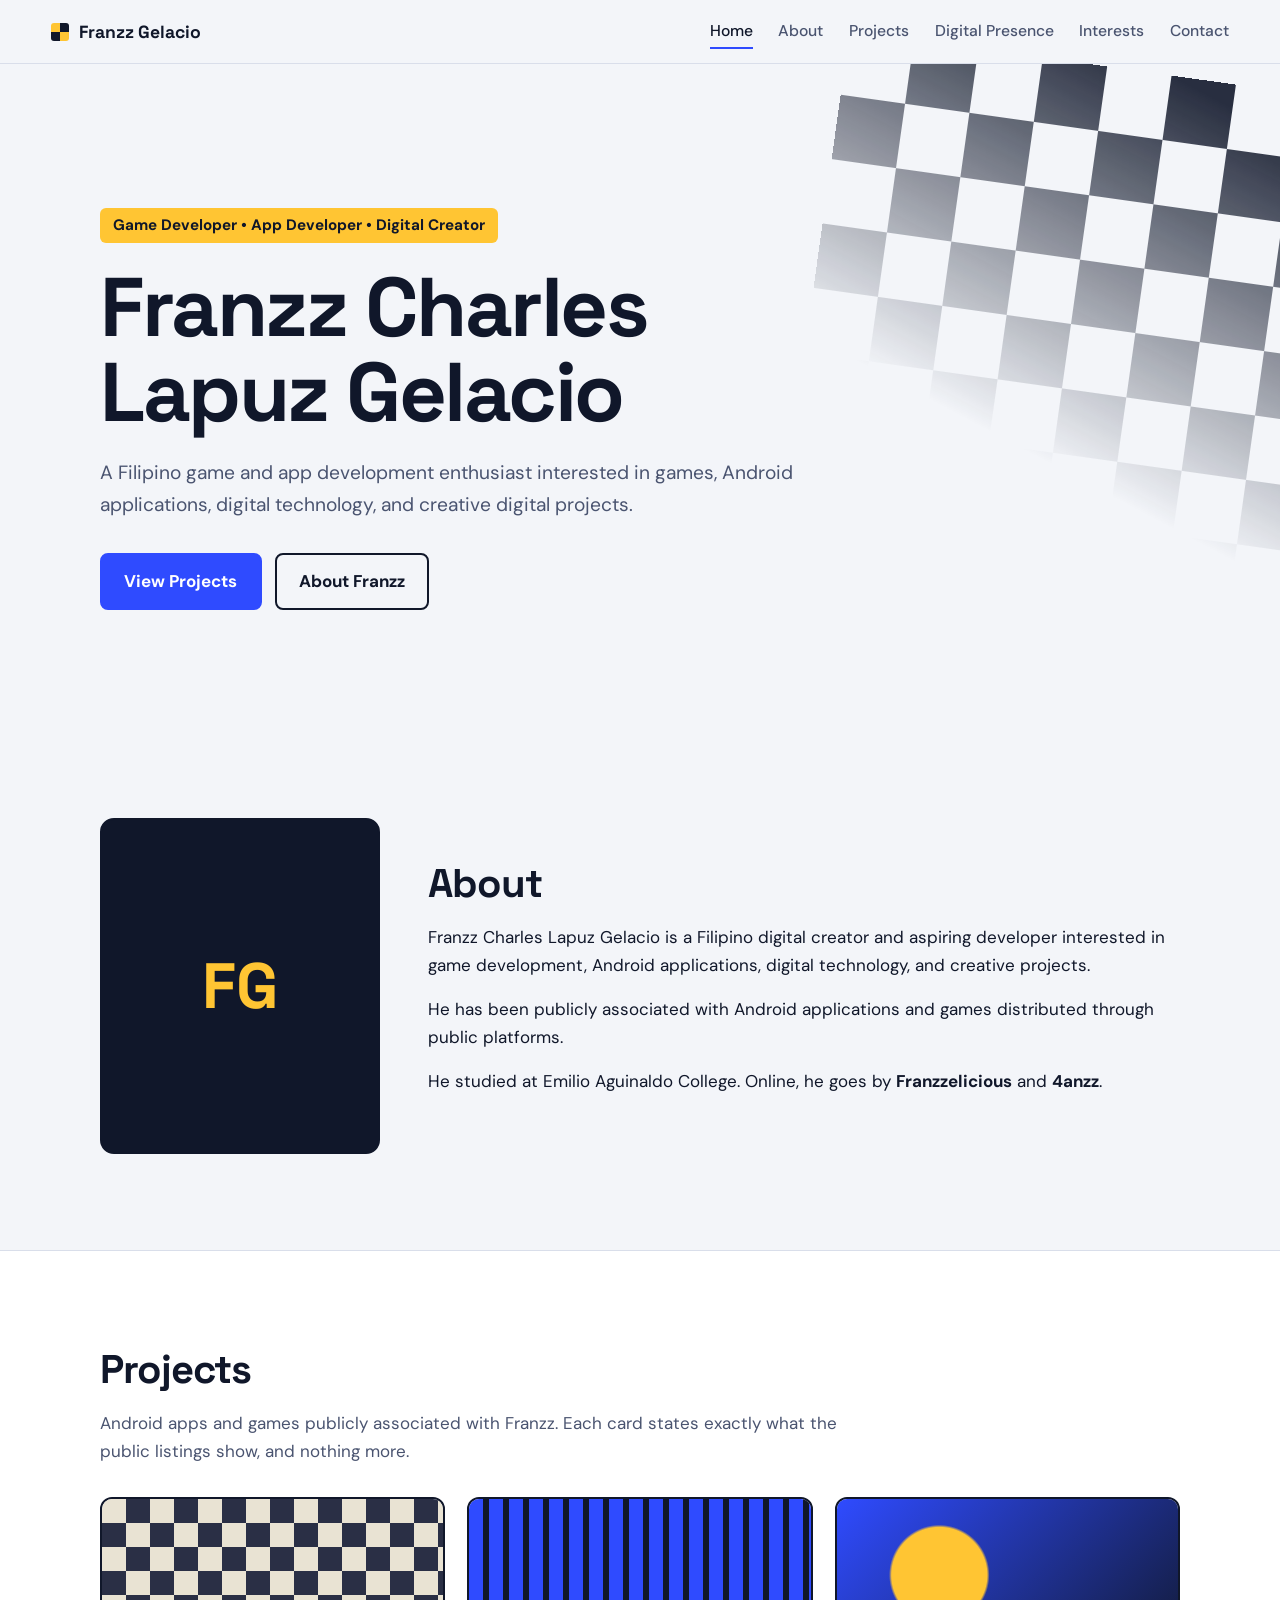
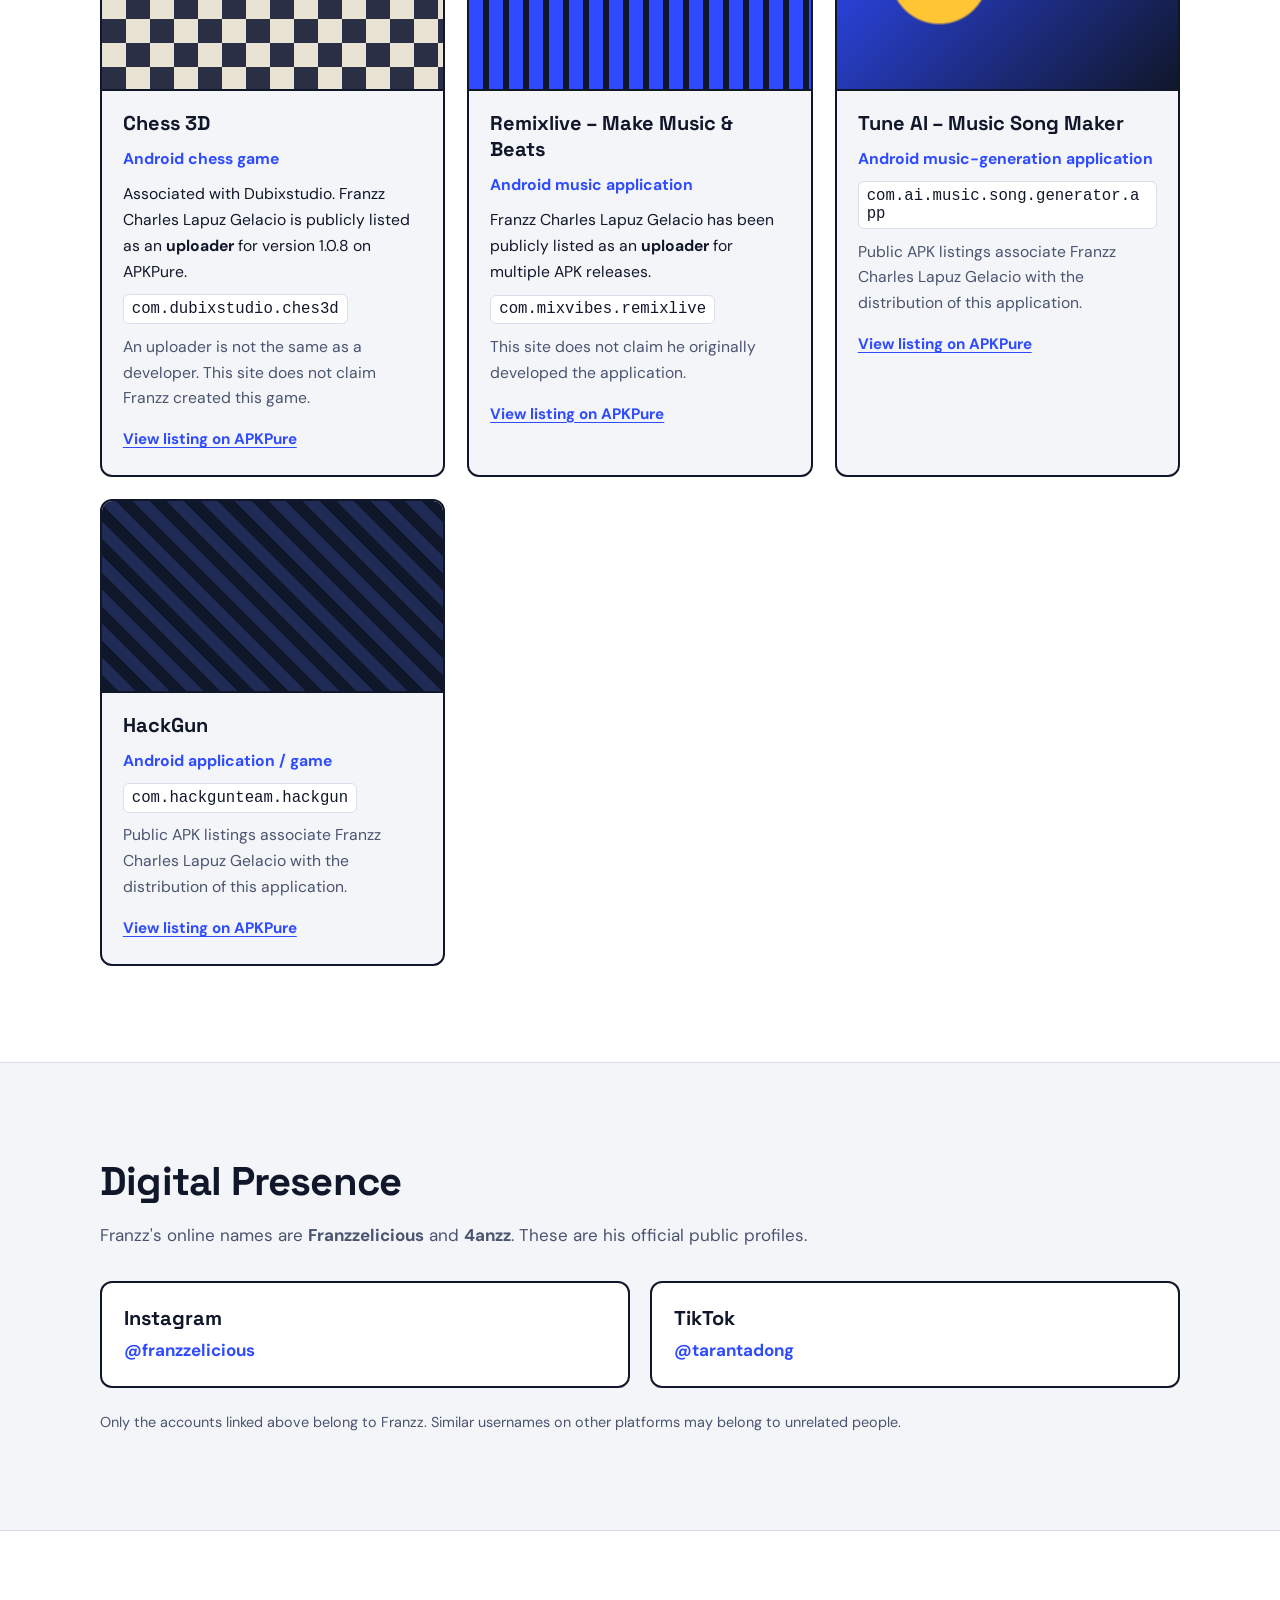
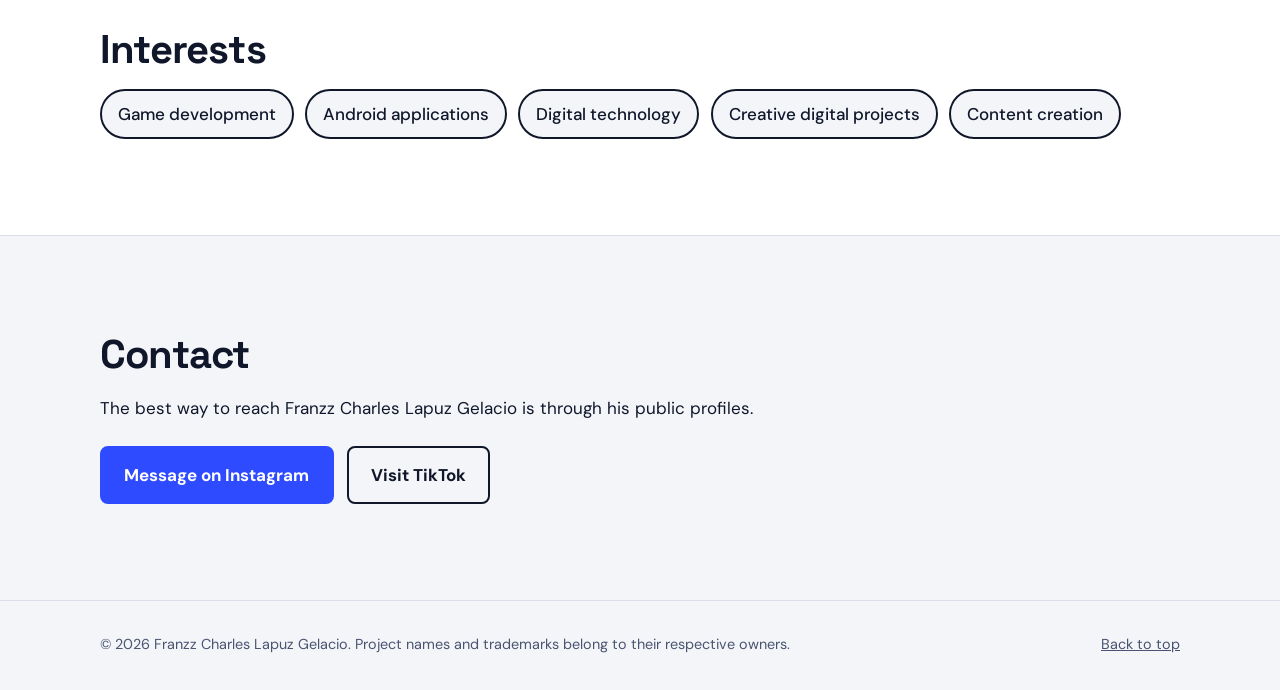
==== index.html @ a2e1beab "Add files via upload" ====
<!DOCTYPE html>
<html lang="en">
<head>
  <meta charset="UTF-8">
  <meta name="viewport" content="width=device-width, initial-scale=1">
  <title>Franzz Charles Lapuz Gelacio | Game & App Developer Portfolio</title>
  <meta name="description" content="Official portfolio of Franzz Charles Lapuz Gelacio, a Filipino game and app development enthusiast and digital creator. Projects, online names (Franzzelicious, 4anzz) and social profiles.">
  <meta name="author" content="Franzz Charles Lapuz Gelacio">
  <link rel="canonical" href="https://YOUR-USERNAME.github.io/YOUR-REPO/">
  <meta name="theme-color" content="#10172a">

  <meta property="og:type" content="website">
  <meta property="og:title" content="Franzz Charles Lapuz Gelacio | Game & App Developer Portfolio">
  <meta property="og:description" content="Filipino game and app development enthusiast and digital creator. Projects and public profiles.">
  <meta property="og:url" content="https://YOUR-USERNAME.github.io/YOUR-REPO/">
  <meta property="og:image" content="https://YOUR-USERNAME.github.io/YOUR-REPO/images/og-image.jpg">
  <meta property="og:image:alt" content="Franzz Charles Lapuz Gelacio developer portfolio">
  <meta name="twitter:card" content="summary_large_image">

  <link rel="preconnect" href="https://fonts.googleapis.com">
  <link rel="preconnect" href="https://fonts.gstatic.com" crossorigin>
  <link href="https://fonts.googleapis.com/css2?family=Space+Grotesk:wght@500;700&family=DM+Sans:wght@400;500;700&display=swap" rel="stylesheet">
  <link rel="stylesheet" href="style.css">

  <script type="application/ld+json">
  {
    "@context": "https://schema.org",
    "@type": "Person",
    "name": "Franzz Charles Lapuz Gelacio",
    "alternateName": ["Franzzelicious", "4anzz"],
    "url": "https://YOUR-USERNAME.github.io/YOUR-REPO/",
    "description": "Filipino digital creator and aspiring developer interested in game development, Android applications, digital technology, and creative projects.",
    "jobTitle": "Game Developer, App Developer, Digital Creator",
    "alumniOf": {
      "@type": "CollegeOrUniversity",
      "name": "Emilio Aguinaldo College"
    },
    "sameAs": [
      "https://www.instagram.com/franzzelicious/",
      "https://www.tiktok.com/@tarantadong"
    ]
  }
  </script>
</head>
<body>
  <a class="skip" href="#main">Skip to content</a>

  <header class="nav" id="top">
    <a class="brand" href="#home" aria-label="Franzz Charles Lapuz Gelacio, home">
      <span class="brand-mark" aria-hidden="true"></span>Franzz Gelacio
    </a>
    <button class="menu-btn" aria-expanded="false" aria-controls="menu" aria-label="Open menu">
      <span></span><span></span><span></span>
    </button>
    <nav id="menu" class="menu" aria-label="Main">
      <a href="#home">Home</a>
      <a href="#about">About</a>
      <a href="#projects">Projects</a>
      <a href="#presence">Digital Presence</a>
      <a href="#interests">Interests</a>
      <a href="#contact">Contact</a>
    </nav>
  </header>

  <main id="main">
    <section class="hero" id="home">
      <div class="board" aria-hidden="true"></div>
      <div class="wrap hero-inner">
        <p class="hero-sub">Game Developer • App Developer • Digital Creator</p>
        <h1>Franzz Charles Lapuz Gelacio</h1>
        <p class="lead">A Filipino game and app development enthusiast interested in games, Android applications, digital technology, and creative digital projects.</p>
        <div class="actions">
          <a class="btn primary" href="#projects">View Projects</a>
          <a class="btn" href="#about">About Franzz</a>
        </div>
      </div>
    </section>

    <section class="section" id="about">
      <div class="wrap about">
        <figure class="portrait">
          <span class="initials" aria-hidden="true">FG</span>
          <img src="images/profile.jpg" alt="Portrait of Franzz Charles Lapuz Gelacio" width="400" height="480" loading="lazy">
        </figure>
        <div>
          <h2>About</h2>
          <p>Franzz Charles Lapuz Gelacio is a Filipino digital creator and aspiring developer interested in game development, Android applications, digital technology, and creative projects.</p>
          <p>He has been publicly associated with Android applications and games distributed through public platforms.</p>
          <p>He studied at Emilio Aguinaldo College. Online, he goes by <strong>Franzzelicious</strong> and <strong>4anzz</strong>.</p>
        </div>
      </div>
    </section>

    <section class="section alt" id="projects">
      <div class="wrap">
        <h2>Projects</h2>
        <p class="intro">Android apps and games publicly associated with Franzz. Each card states exactly what the public listings show, and nothing more.</p>

        <div class="grid">
          <article class="card">
            <div class="thumb t1"><img src="images/chess3d.jpg" alt="Chess 3D Android game screenshot placeholder" width="640" height="360" loading="lazy"></div>
            <div class="card-body">
              <h3>Chess 3D</h3>
              <p class="tag">Android chess game</p>
              <p>Associated with Dubixstudio. Franzz Charles Lapuz Gelacio is publicly listed as an <strong>uploader</strong> for version 1.0.8 on APKPure.</p>
              <p class="pkg">com.dubixstudio.ches3d</p>
              <p class="note">An uploader is not the same as a developer. This site does not claim Franzz created this game.</p>
              <a class="src" href="https://apkpure.net/chess-3d/com.dubixstudio.ches3d" target="_blank" rel="noopener noreferrer nofollow">View listing on APKPure</a>
            </div>
          </article>

          <article class="card">
            <div class="thumb t2"><img src="images/remixlive.jpg" alt="Remixlive music app screenshot placeholder" width="640" height="360" loading="lazy"></div>
            <div class="card-body">
              <h3>Remixlive – Make Music &amp; Beats</h3>
              <p class="tag">Android music application</p>
              <p>Franzz Charles Lapuz Gelacio has been publicly listed as an <strong>uploader</strong> for multiple APK releases.</p>
              <p class="pkg">com.mixvibes.remixlive</p>
              <p class="note">This site does not claim he originally developed the application.</p>
              <a class="src" href="https://apkpure.com/remixlive-make-music-beats/com.mixvibes.remixlive" target="_blank" rel="noopener noreferrer nofollow">View listing on APKPure</a>
            </div>
          </article>

          <article class="card">
            <div class="thumb t3"><img src="images/tuneai.jpg" alt="Tune AI music song maker app screenshot placeholder" width="640" height="360" loading="lazy"></div>
            <div class="card-body">
              <h3>Tune AI – Music Song Maker</h3>
              <p class="tag">Android music-generation application</p>
              <p class="pkg">com.ai.music.song.generator.app</p>
              <p class="note">Public APK listings associate Franzz Charles Lapuz Gelacio with the distribution of this application.</p>
              <a class="src" href="https://apkpure.com/tune-ai-music-song-maker/com.ai.music.song.generator.app/download/1.0.4" target="_blank" rel="noopener noreferrer nofollow">View listing on APKPure</a>
            </div>
          </article>

          <article class="card">
            <div class="thumb t4"><img src="images/hackgun.jpg" alt="HackGun Android app screenshot placeholder" width="640" height="360" loading="lazy"></div>
            <div class="card-body">
              <h3>HackGun</h3>
              <p class="tag">Android application / game</p>
              <p class="pkg">com.hackgunteam.hackgun</p>
              <p class="note">Public APK listings associate Franzz Charles Lapuz Gelacio with the distribution of this application.</p>
              <a class="src" href="https://m.apkpure.com/ms/hackgun/com.hackgunteam.hackgun/download" target="_blank" rel="noopener noreferrer nofollow">View listing on APKPure</a>
            </div>
          </article>
        </div>
      </div>
    </section>

    <section class="section" id="presence">
      <div class="wrap">
        <h2>Digital Presence</h2>
        <p class="intro">Franzz's online names are <strong>Franzzelicious</strong> and <strong>4anzz</strong>. These are his official public profiles.</p>
        <ul class="links">
          <li>
            <a href="https://www.instagram.com/franzzelicious/" target="_blank" rel="me noopener">
              <h3>Instagram</h3>
              <span>@franzzelicious</span>
            </a>
          </li>
          <li>
            <a href="https://www.tiktok.com/@tarantadong" target="_blank" rel="me noopener">
              <h3>TikTok</h3>
              <span>@tarantadong</span>
            </a>
          </li>
        </ul>
        <p class="note">Only the accounts linked above belong to Franzz. Similar usernames on other platforms may belong to unrelated people.</p>
      </div>
    </section>

    <section class="section alt" id="interests">
      <div class="wrap">
        <h2>Interests</h2>
        <ul class="chips">
          <li>Game development</li>
          <li>Android applications</li>
          <li>Digital technology</li>
          <li>Creative digital projects</li>
          <li>Content creation</li>
        </ul>
      </div>
    </section>

    <section class="section" id="contact">
      <div class="wrap contact">
        <h2>Contact</h2>
        <p>The best way to reach Franzz Charles Lapuz Gelacio is through his public profiles.</p>
        <div class="actions">
          <a class="btn primary" href="https://www.instagram.com/franzzelicious/" target="_blank" rel="me noopener">Message on Instagram</a>
          <a class="btn" href="https://www.tiktok.com/@tarantadong" target="_blank" rel="me noopener">Visit TikTok</a>
        </div>
      </div>
    </section>
  </main>

  <footer class="footer">
    <div class="wrap">
      <p>&copy; <span id="year">2026</span> Franzz Charles Lapuz Gelacio. Project names and trademarks belong to their respective owners.</p>
      <a href="#top">Back to top</a>
    </div>
  </footer>

  <script src="script.js"></script>
</body>
</html>
---- style.css ----
:root{
  --paper:#f3f5f9;
  --white:#fff;
  --ink:#10172a;
  --muted:#4a5470;
  --line:#d9deea;
  --blue:#2f4bff;
  --sun:#ffc533;
  --head:"Space Grotesk",system-ui,sans-serif;
  --body:"DM Sans",system-ui,sans-serif;
}
@media (prefers-color-scheme:dark){
  :root{--paper:#0c1122;--white:#141b33;--ink:#eef1fa;--muted:#a6b0cc;--line:#252e4d;--blue:#7d90ff}
}
*{box-sizing:border-box;margin:0}
html{scroll-behavior:smooth;scroll-padding-top:72px}
body{font:400 1.0625rem/1.65 var(--body);background:var(--paper);color:var(--ink);-webkit-font-smoothing:antialiased}
img{max-width:100%;display:block}
a{color:inherit}
:focus-visible{outline:3px solid var(--blue);outline-offset:3px}
.skip{position:absolute;left:-999px;top:8px;background:var(--ink);color:var(--paper);padding:.5rem 1rem;z-index:99}
.skip:focus{left:8px}
.wrap{width:min(1080px,92%);margin-inline:auto}

/* nav */
.nav{position:sticky;top:0;z-index:20;display:flex;justify-content:space-between;align-items:center;padding:.9rem 4%;background:color-mix(in srgb,var(--paper) 88%,transparent);backdrop-filter:blur(8px);border-bottom:1px solid var(--line)}
.brand{font:700 1.1rem var(--head);text-decoration:none;display:flex;align-items:center;gap:.6rem}
.brand-mark{width:18px;height:18px;background:conic-gradient(var(--ink) 25%,var(--sun) 0 50%,var(--ink) 0 75%,var(--sun) 0);border-radius:3px}
.menu{display:flex;gap:1.6rem}
.menu a{text-decoration:none;font-weight:500;font-size:.98rem;color:var(--muted);padding:.2rem 0;border-bottom:2px solid transparent;transition:color .2s,border-color .2s}
.menu a:hover,.menu a.active{color:var(--ink);border-color:var(--blue)}
.menu-btn{display:none;background:none;border:0;width:42px;height:42px;cursor:pointer;flex-direction:column;justify-content:center;gap:5px;align-items:center}
.menu-btn span{width:22px;height:2px;background:var(--ink);transition:transform .25s,opacity .25s}
.menu-btn[aria-expanded="true"] span:nth-child(1){transform:translateY(7px) rotate(45deg)}
.menu-btn[aria-expanded="true"] span:nth-child(2){opacity:0}
.menu-btn[aria-expanded="true"] span:nth-child(3){transform:translateY(-7px) rotate(-45deg)}

/* hero */
.hero{position:relative;overflow:hidden;padding:clamp(4rem,12vw,9rem) 0 clamp(4rem,10vw,7rem)}
.board{position:absolute;right:-4%;top:0;width:min(46vw,520px);aspect-ratio:1;opacity:.9;
  background:conic-gradient(var(--ink) 25%,transparent 0 50%,var(--ink) 0 75%,transparent 0) 0 0/25% 25%;
  -webkit-mask-image:linear-gradient(200deg,#000 10%,transparent 70%);mask-image:linear-gradient(200deg,#000 10%,transparent 70%);
  animation:boardIn 1.2s ease-out both;transform:rotate(8deg)}
@keyframes boardIn{from{opacity:0;transform:rotate(0) translateY(20px)}to{opacity:.9;transform:rotate(8deg)}}
.hero-inner{position:relative;max-width:760px;margin-left:max(4%,calc((100% - 1080px)/2))}
.hero-sub{display:inline-block;background:var(--sun);color:#10172a;font-weight:700;padding:.3rem .8rem;border-radius:6px;margin-bottom:1.4rem;font-size:.95rem}
h1{font:700 clamp(2.6rem,8vw,5.2rem)/1.02 var(--head);letter-spacing:-.03em;margin-bottom:1.4rem}
h2{font:700 clamp(1.8rem,4vw,2.5rem)/1.15 var(--head);letter-spacing:-.02em;margin-bottom:1rem}
h3{font:700 1.25rem/1.3 var(--head);margin-bottom:.3rem}
.lead{font-size:1.2rem;color:var(--muted);max-width:56ch;margin-bottom:2rem}
.actions{display:flex;flex-wrap:wrap;gap:.8rem}
.btn{display:inline-block;padding:.8rem 1.4rem;border:2px solid var(--ink);border-radius:8px;font-weight:700;text-decoration:none;transition:transform .15s,box-shadow .15s,background .2s}
.btn:hover{transform:translate(-2px,-2px);box-shadow:4px 4px 0 var(--ink)}
.btn.primary{background:var(--blue);border-color:var(--blue);color:#fff}
.btn.primary:hover{box-shadow:4px 4px 0 var(--ink)}

/* sections */
.section{padding:clamp(3.5rem,8vw,6rem) 0}
.section.alt{background:var(--white);border-block:1px solid var(--line)}
.intro{color:var(--muted);max-width:62ch;margin-bottom:2rem}
.about{display:grid;grid-template-columns:280px 1fr;gap:3rem;align-items:center}
.about p{max-width:62ch;margin-bottom:1rem}
.portrait{position:relative;aspect-ratio:5/6;border-radius:14px;overflow:hidden;background:var(--ink);border:2px solid var(--ink)}
.portrait .initials{position:absolute;inset:0;display:grid;place-items:center;font:700 4rem var(--head);color:var(--sun)}
.portrait img{position:absolute;inset:0;width:100%;height:100%;object-fit:cover}

/* projects */
.grid{display:grid;grid-template-columns:repeat(auto-fit,minmax(min(100%,300px),1fr));gap:1.4rem}
.card{background:var(--paper);border:2px solid var(--ink);border-radius:12px;overflow:hidden;display:flex;flex-direction:column;transition:transform .2s,box-shadow .2s}
.card:hover{transform:translate(-3px,-3px);box-shadow:6px 6px 0 var(--ink)}
.thumb{position:relative;aspect-ratio:16/9;border-bottom:2px solid var(--ink)}
.thumb img{position:absolute;inset:0;width:100%;height:100%;object-fit:cover}
.t1{background:conic-gradient(#2a2f45 25%,#e9e3d3 0 50%,#2a2f45 0 75%,#e9e3d3 0) 0 0/48px 48px}
.t2{background:repeating-linear-gradient(90deg,var(--blue) 0 14px,var(--ink) 14px 20px)}
.t3{background:radial-gradient(circle at 30% 40%,var(--sun) 0 18%,transparent 19%),linear-gradient(135deg,var(--blue),var(--ink))}
.t4{background:repeating-linear-gradient(45deg,var(--ink) 0 12px,#1f2b55 12px 24px)}
.card-body{padding:1.2rem 1.3rem 1.4rem}
.card-body p{font-size:.98rem;margin-top:.6rem}
.tag{color:var(--blue);font-weight:700;font-size:.92rem}
.pkg{font:500 .85rem ui-monospace,Menlo,Consolas,monospace;background:var(--white);border:1px solid var(--line);padding:.3rem .5rem;border-radius:6px;word-break:break-all;display:inline-block}
.note{color:var(--muted);font-size:.9rem}
.src{display:inline-block;margin-top:1rem;font-weight:700;font-size:.95rem;color:var(--blue);text-decoration:underline;text-underline-offset:3px}
.src:hover{text-decoration-thickness:3px}

/* presence, interests, contact */
.links{list-style:none;padding:0;display:grid;grid-template-columns:repeat(auto-fit,minmax(min(100%,260px),1fr));gap:1.2rem;margin-bottom:1.4rem}
.links a{display:block;padding:1.4rem;border:2px solid var(--ink);border-radius:12px;text-decoration:none;background:var(--white);transition:transform .2s,box-shadow .2s}
.links a:hover{transform:translate(-3px,-3px);box-shadow:6px 6px 0 var(--blue)}
.links span{color:var(--blue);font-weight:700}
.chips{list-style:none;padding:0;display:flex;flex-wrap:wrap;gap:.7rem}
.chips li{padding:.55rem 1rem;border:2px solid var(--ink);border-radius:999px;font-weight:500;background:var(--paper)}
.contact p{margin-bottom:1.5rem;max-width:56ch}
.footer{padding:2rem 0;border-top:1px solid var(--line);color:var(--muted);font-size:.9rem}
.footer .wrap{display:flex;justify-content:space-between;gap:1rem;flex-wrap:wrap}

/* responsive */
@media (max-width:820px){
  .menu-btn{display:flex}
  .menu{position:absolute;top:100%;left:0;right:0;flex-direction:column;gap:0;background:var(--paper);border-bottom:1px solid var(--line);max-height:0;overflow:hidden;transition:max-height .3s}
  .menu.open{max-height:360px}
  .menu a{padding:.9rem 4%;border-bottom:1px solid var(--line)}
  .about{grid-template-columns:1fr;gap:1.6rem}
  .portrait{max-width:240px}
  .board{width:70vw;opacity:.35}
}
@media (prefers-reduced-motion:reduce){
  html{scroll-behavior:auto}
  *,*::before,*::after{animation:none!important;transition:none!important}
}
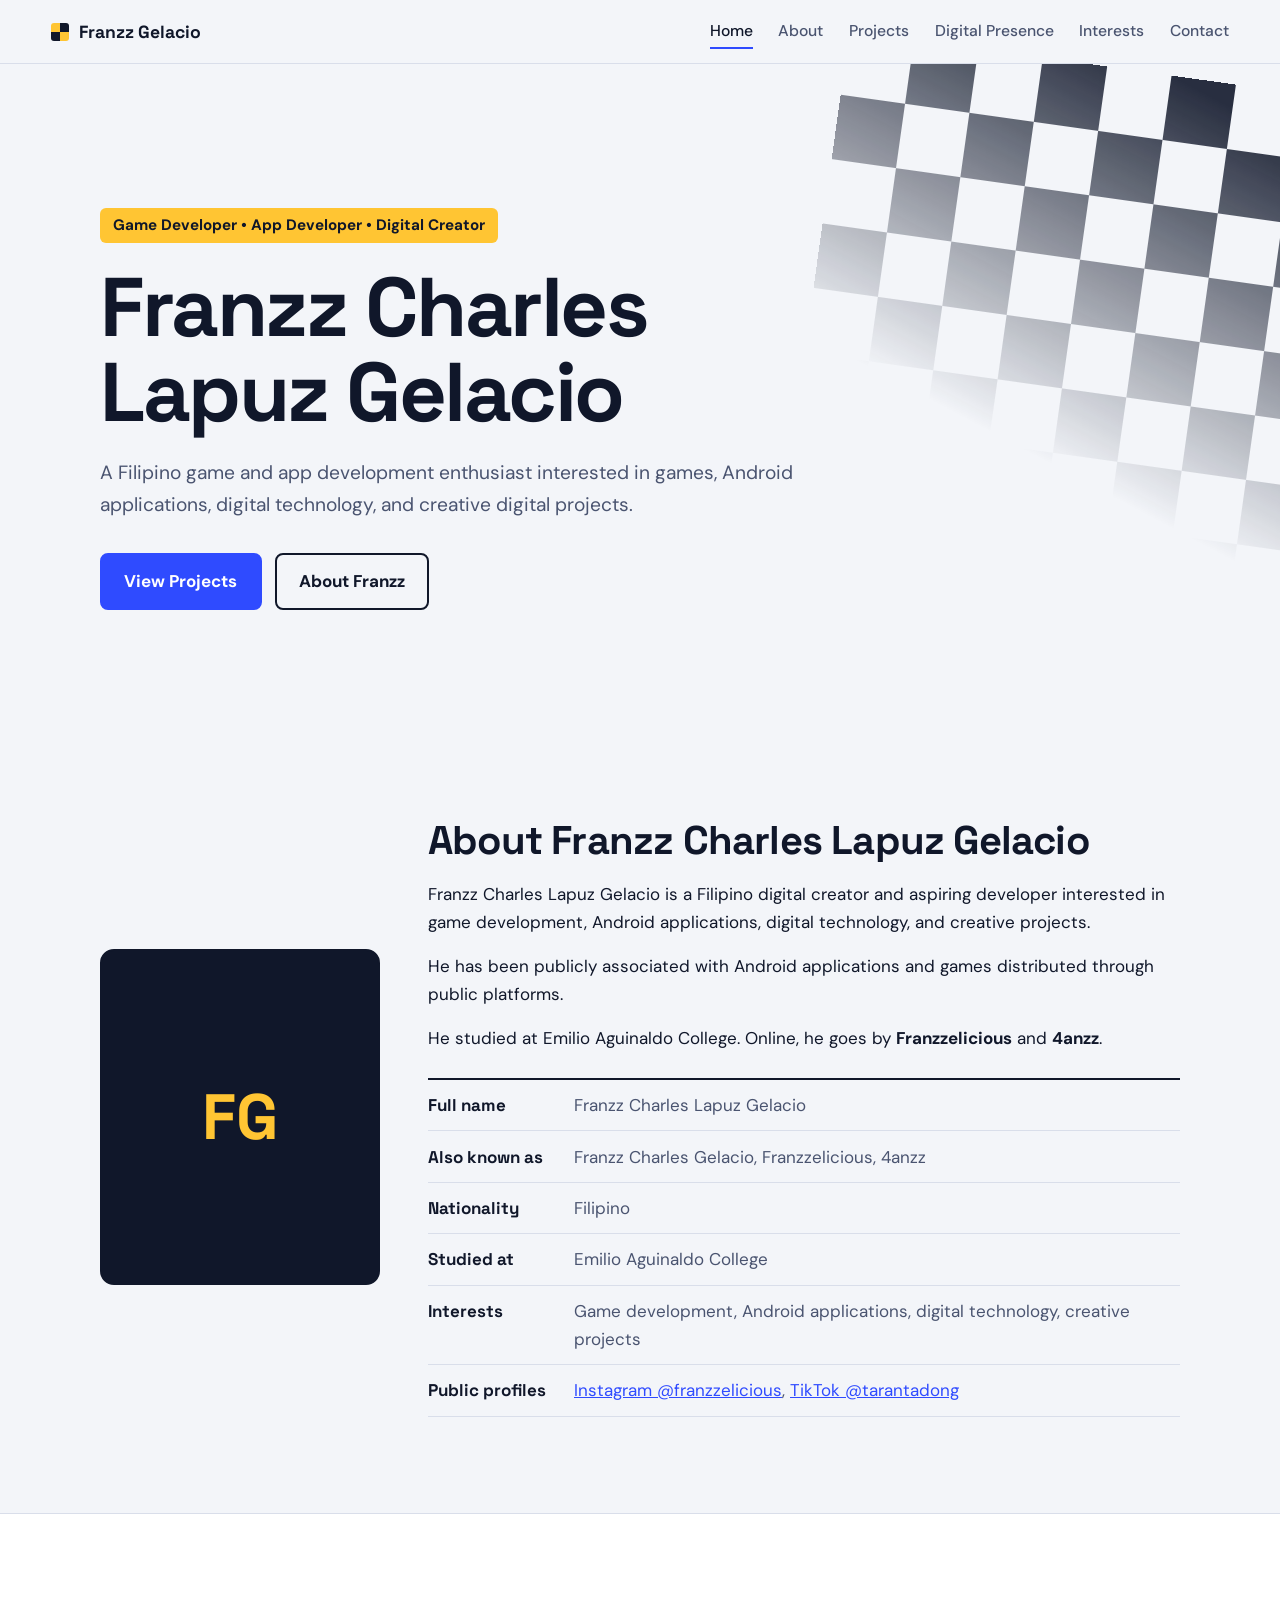
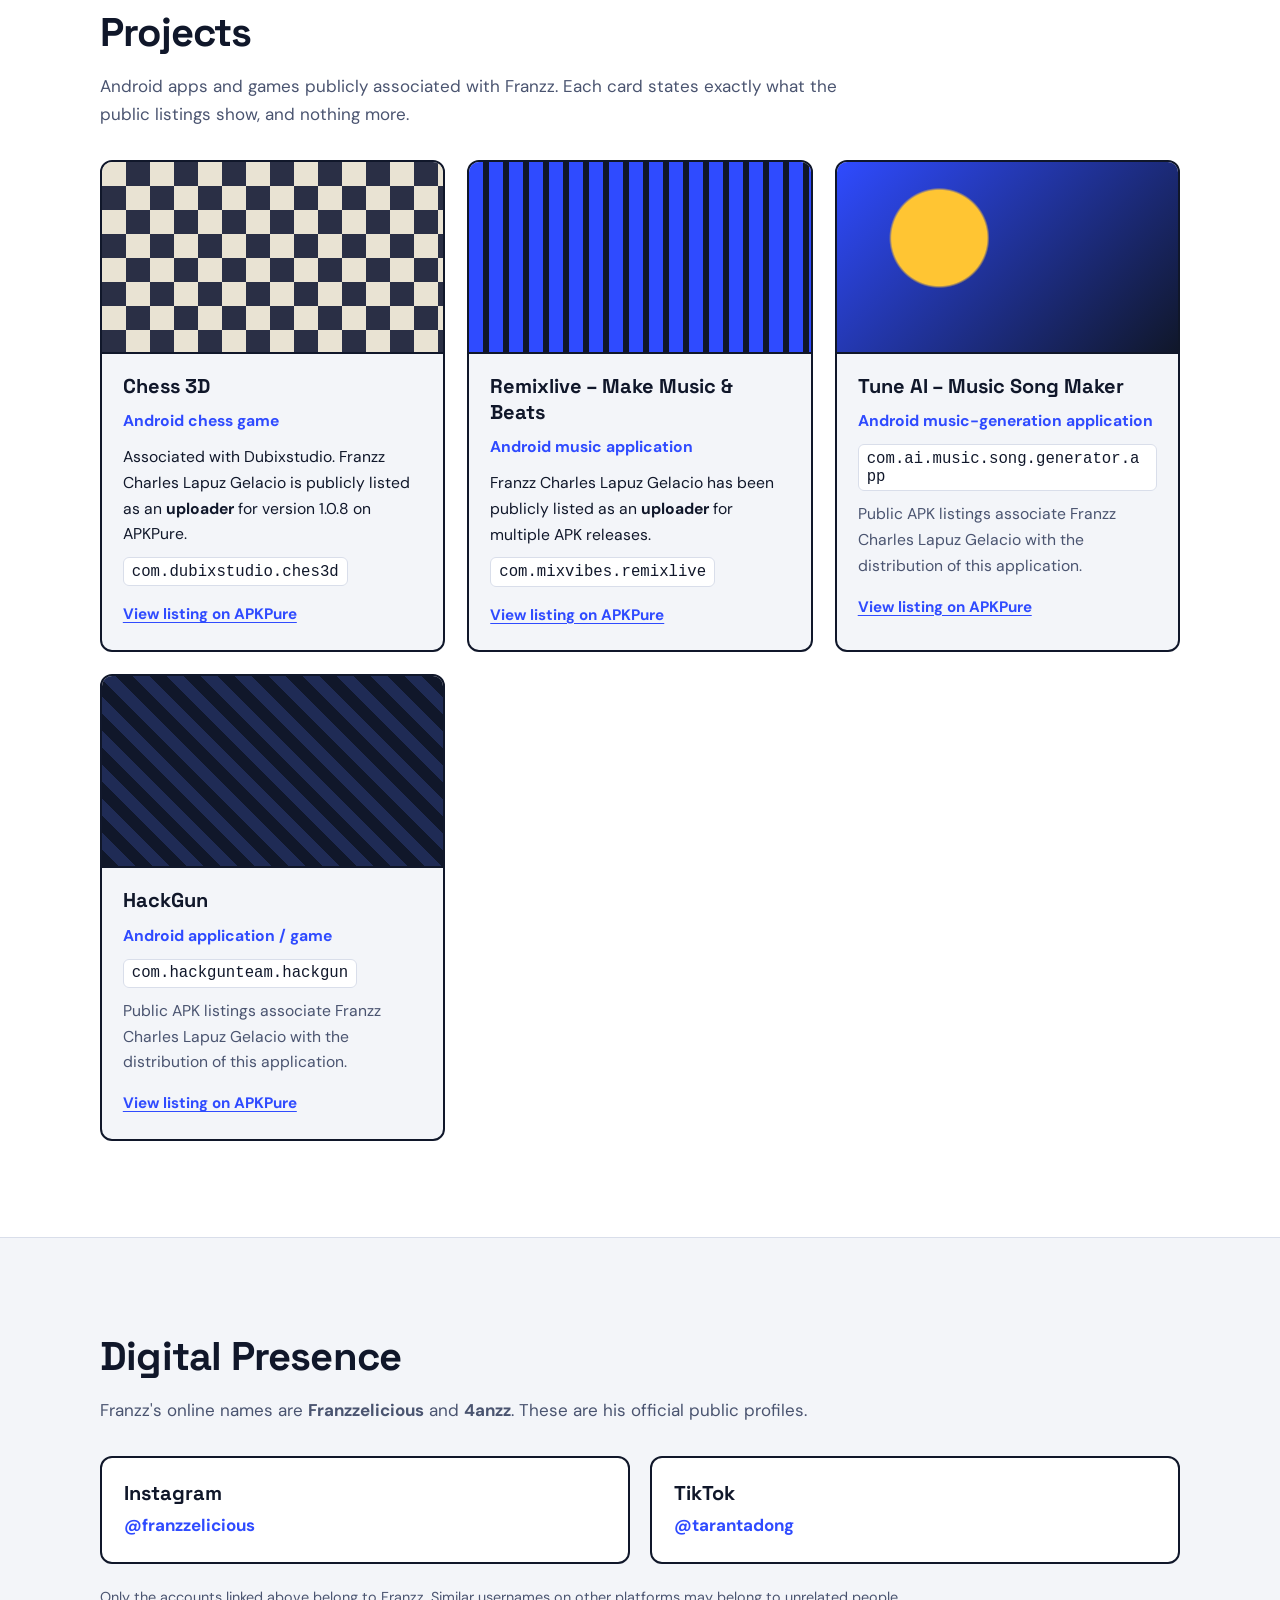
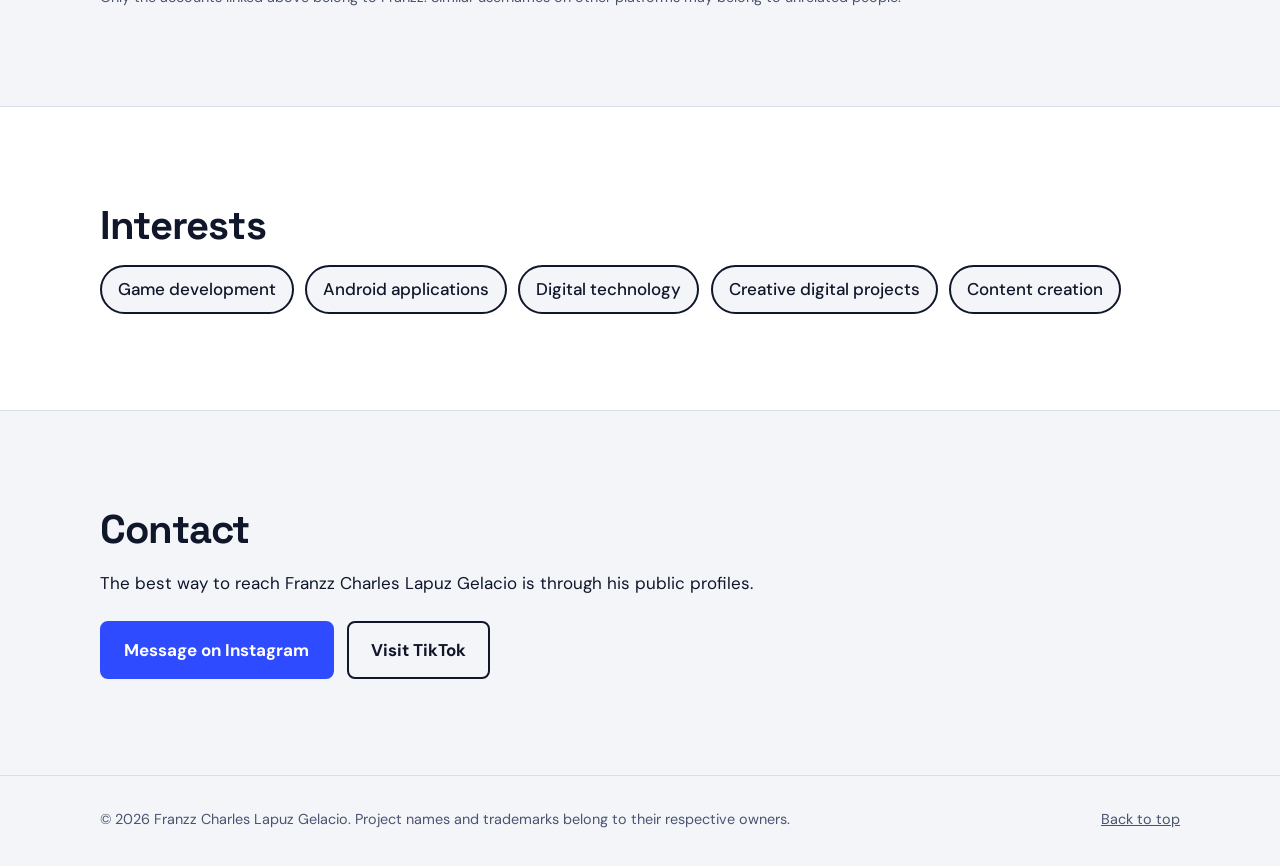
==== commit 57add793: "Add files via upload" ====
--- a/index.html
+++ b/index.html
@@ -3,17 +3,17 @@
 <head>
   <meta charset="UTF-8">
   <meta name="viewport" content="width=device-width, initial-scale=1">
-  <title>Franzz Charles Lapuz Gelacio | Game & App Developer Portfolio</title>
-  <meta name="description" content="Official portfolio of Franzz Charles Lapuz Gelacio, a Filipino game and app development enthusiast and digital creator. Projects, online names (Franzzelicious, 4anzz) and social profiles.">
+  <title>Franzz Charles Lapuz Gelacio | Filipino Game & App Developer Portfolio</title>
+  <meta name="description" content="Official portfolio of Franzz Charles Lapuz Gelacio (Franzz Charles Gelacio), a Filipino game and app development enthusiast and digital creator, also known online as Franzzelicious and 4anzz.">
   <meta name="author" content="Franzz Charles Lapuz Gelacio">
-  <link rel="canonical" href="https://YOUR-USERNAME.github.io/YOUR-REPO/">
+  <link rel="canonical" href="https://fzclg.github.io/">
   <meta name="theme-color" content="#10172a">
 
   <meta property="og:type" content="website">
-  <meta property="og:title" content="Franzz Charles Lapuz Gelacio | Game & App Developer Portfolio">
+  <meta property="og:title" content="Franzz Charles Lapuz Gelacio | Filipino Game & App Developer Portfolio">
   <meta property="og:description" content="Filipino game and app development enthusiast and digital creator. Projects and public profiles.">
-  <meta property="og:url" content="https://YOUR-USERNAME.github.io/YOUR-REPO/">
-  <meta property="og:image" content="https://YOUR-USERNAME.github.io/YOUR-REPO/images/og-image.jpg">
+  <meta property="og:url" content="https://fzclg.github.io/">
+  <meta property="og:image" content="https://fzclg.github.io/images/og-image.jpg">
   <meta property="og:image:alt" content="Franzz Charles Lapuz Gelacio developer portfolio">
   <meta name="twitter:card" content="summary_large_image">
 
@@ -27,8 +27,10 @@
     "@context": "https://schema.org",
     "@type": "Person",
     "name": "Franzz Charles Lapuz Gelacio",
-    "alternateName": ["Franzzelicious", "4anzz"],
-    "url": "https://YOUR-USERNAME.github.io/YOUR-REPO/",
+    "@id": "https://fzclg.github.io/#franzz",
+    "alternateName": ["Franzz Charles Gelacio", "Franzz Gelacio", "Franzzelicious", "4anzz"],
+    "url": "https://fzclg.github.io/",
+    "mainEntityOfPage": "https://fzclg.github.io/",
     "description": "Filipino digital creator and aspiring developer interested in game development, Android applications, digital technology, and creative projects.",
     "jobTitle": "Game Developer, App Developer, Digital Creator",
     "alumniOf": {
@@ -83,10 +85,18 @@
           <img src="images/profile.jpg" alt="Portrait of Franzz Charles Lapuz Gelacio" width="400" height="480" loading="lazy">
         </figure>
         <div>
-          <h2>About</h2>
+          <h2>About Franzz Charles Lapuz Gelacio</h2>
           <p>Franzz Charles Lapuz Gelacio is a Filipino digital creator and aspiring developer interested in game development, Android applications, digital technology, and creative projects.</p>
           <p>He has been publicly associated with Android applications and games distributed through public platforms.</p>
           <p>He studied at Emilio Aguinaldo College. Online, he goes by <strong>Franzzelicious</strong> and <strong>4anzz</strong>.</p>
+          <dl class="facts">
+            <div><dt>Full name</dt><dd>Franzz Charles Lapuz Gelacio</dd></div>
+            <div><dt>Also known as</dt><dd>Franzz Charles Gelacio, Franzzelicious, 4anzz</dd></div>
+            <div><dt>Nationality</dt><dd>Filipino</dd></div>
+            <div><dt>Studied at</dt><dd>Emilio Aguinaldo College</dd></div>
+            <div><dt>Interests</dt><dd>Game development, Android applications, digital technology, creative projects</dd></div>
+            <div><dt>Public profiles</dt><dd><a href="https://www.instagram.com/franzzelicious/" rel="me noopener" target="_blank">Instagram @franzzelicious</a>, <a href="https://www.tiktok.com/@tarantadong" rel="me noopener" target="_blank">TikTok @tarantadong</a></dd></div>
+          </dl>
         </div>
       </div>
     </section>
@@ -104,7 +114,6 @@
               <p class="tag">Android chess game</p>
               <p>Associated with Dubixstudio. Franzz Charles Lapuz Gelacio is publicly listed as an <strong>uploader</strong> for version 1.0.8 on APKPure.</p>
               <p class="pkg">com.dubixstudio.ches3d</p>
-              <p class="note">An uploader is not the same as a developer. This site does not claim Franzz created this game.</p>
               <a class="src" href="https://apkpure.net/chess-3d/com.dubixstudio.ches3d" target="_blank" rel="noopener noreferrer nofollow">View listing on APKPure</a>
             </div>
           </article>
@@ -116,7 +125,6 @@
               <p class="tag">Android music application</p>
               <p>Franzz Charles Lapuz Gelacio has been publicly listed as an <strong>uploader</strong> for multiple APK releases.</p>
               <p class="pkg">com.mixvibes.remixlive</p>
-              <p class="note">This site does not claim he originally developed the application.</p>
               <a class="src" href="https://apkpure.com/remixlive-make-music-beats/com.mixvibes.remixlive" target="_blank" rel="noopener noreferrer nofollow">View listing on APKPure</a>
             </div>
           </article>
--- a/style.css
+++ b/style.css
@@ -60,6 +60,11 @@
 .intro{color:var(--muted);max-width:62ch;margin-bottom:2rem}
 .about{display:grid;grid-template-columns:280px 1fr;gap:3rem;align-items:center}
 .about p{max-width:62ch;margin-bottom:1rem}
+.facts{margin-top:1.6rem;border-top:2px solid var(--ink)}
+.facts div{display:grid;grid-template-columns:130px 1fr;gap:1rem;padding:.7rem 0;border-bottom:1px solid var(--line)}
+.facts dt{font-weight:700;font-family:var(--head)}
+.facts dd{margin:0;color:var(--muted)}
+.facts a{color:var(--blue)}
 .portrait{position:relative;aspect-ratio:5/6;border-radius:14px;overflow:hidden;background:var(--ink);border:2px solid var(--ink)}
 .portrait .initials{position:absolute;inset:0;display:grid;place-items:center;font:700 4rem var(--head);color:var(--sun)}
 .portrait img{position:absolute;inset:0;width:100%;height:100%;object-fit:cover}
@@ -101,6 +106,7 @@
   .menu a{padding:.9rem 4%;border-bottom:1px solid var(--line)}
   .about{grid-template-columns:1fr;gap:1.6rem}
   .portrait{max-width:240px}
+  .facts div{grid-template-columns:1fr;gap:.1rem}
   .board{width:70vw;opacity:.35}
 }
 @media (prefers-reduced-motion:reduce){
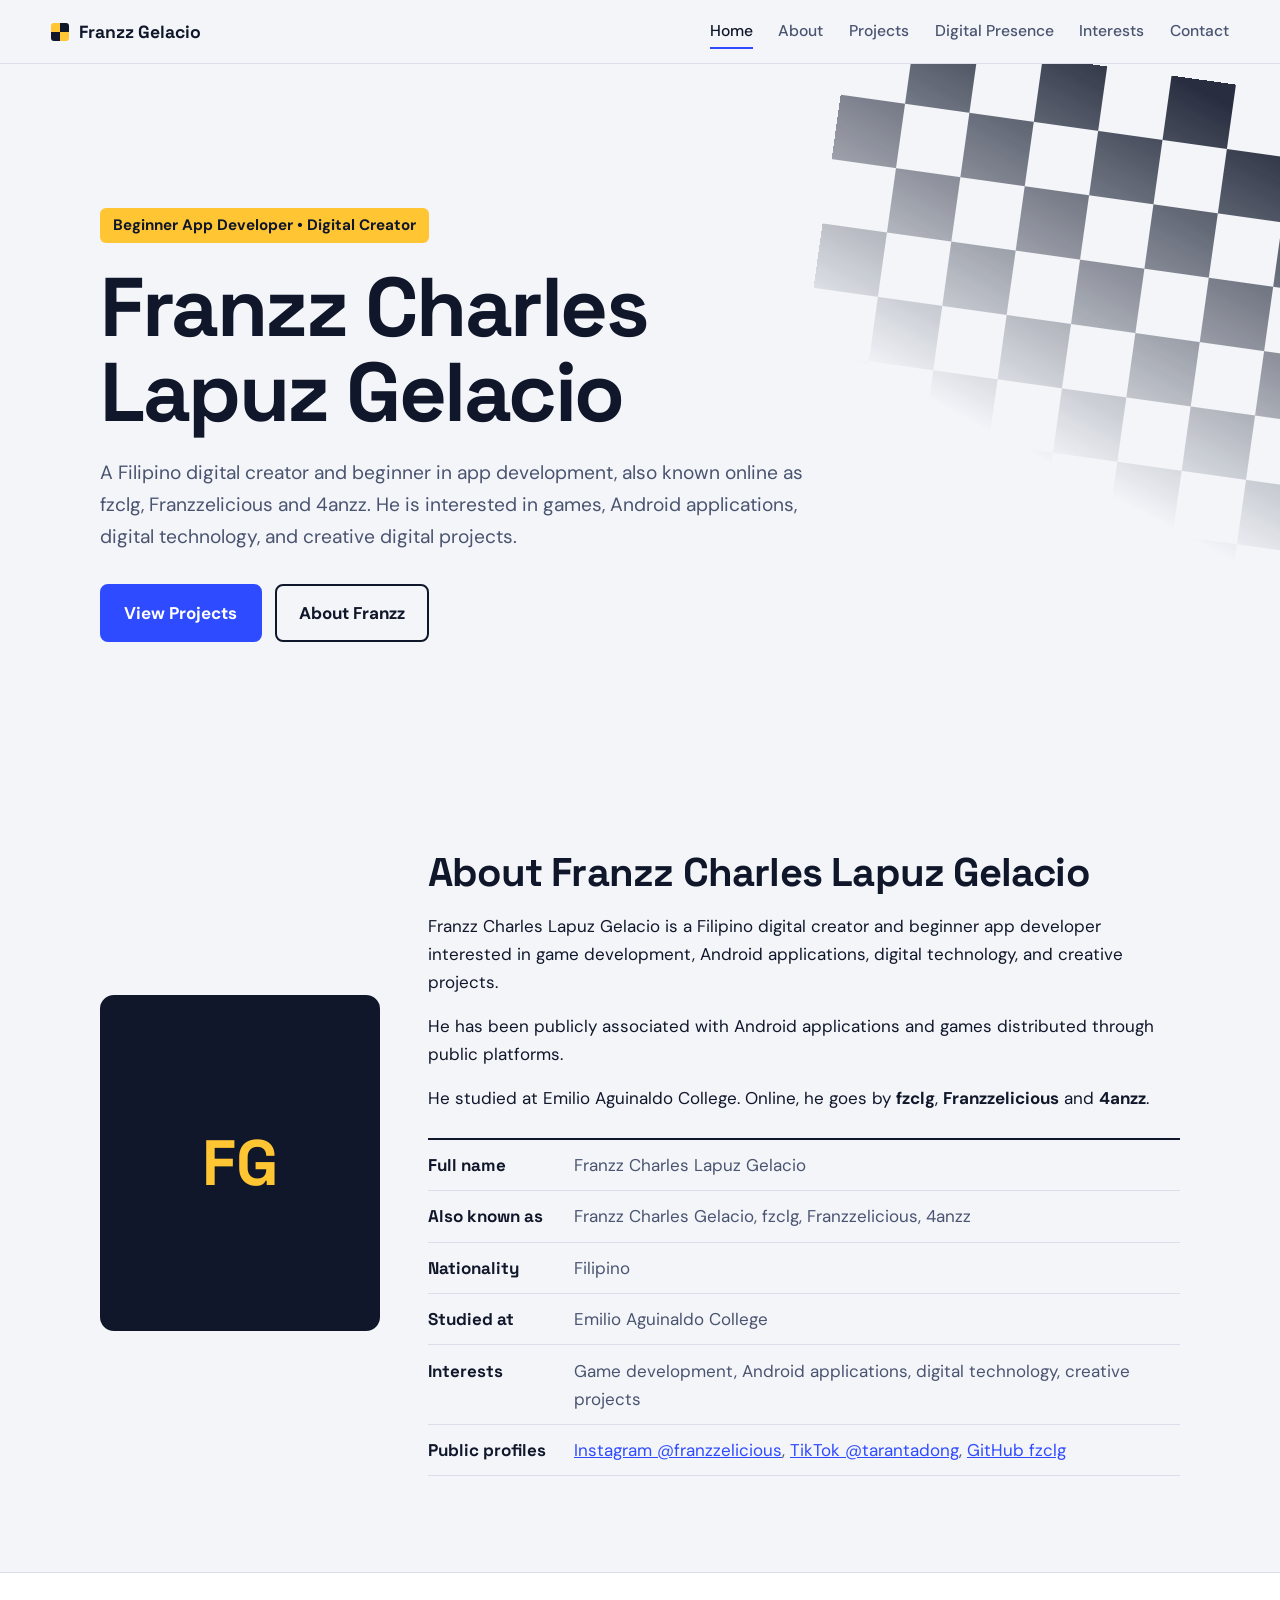
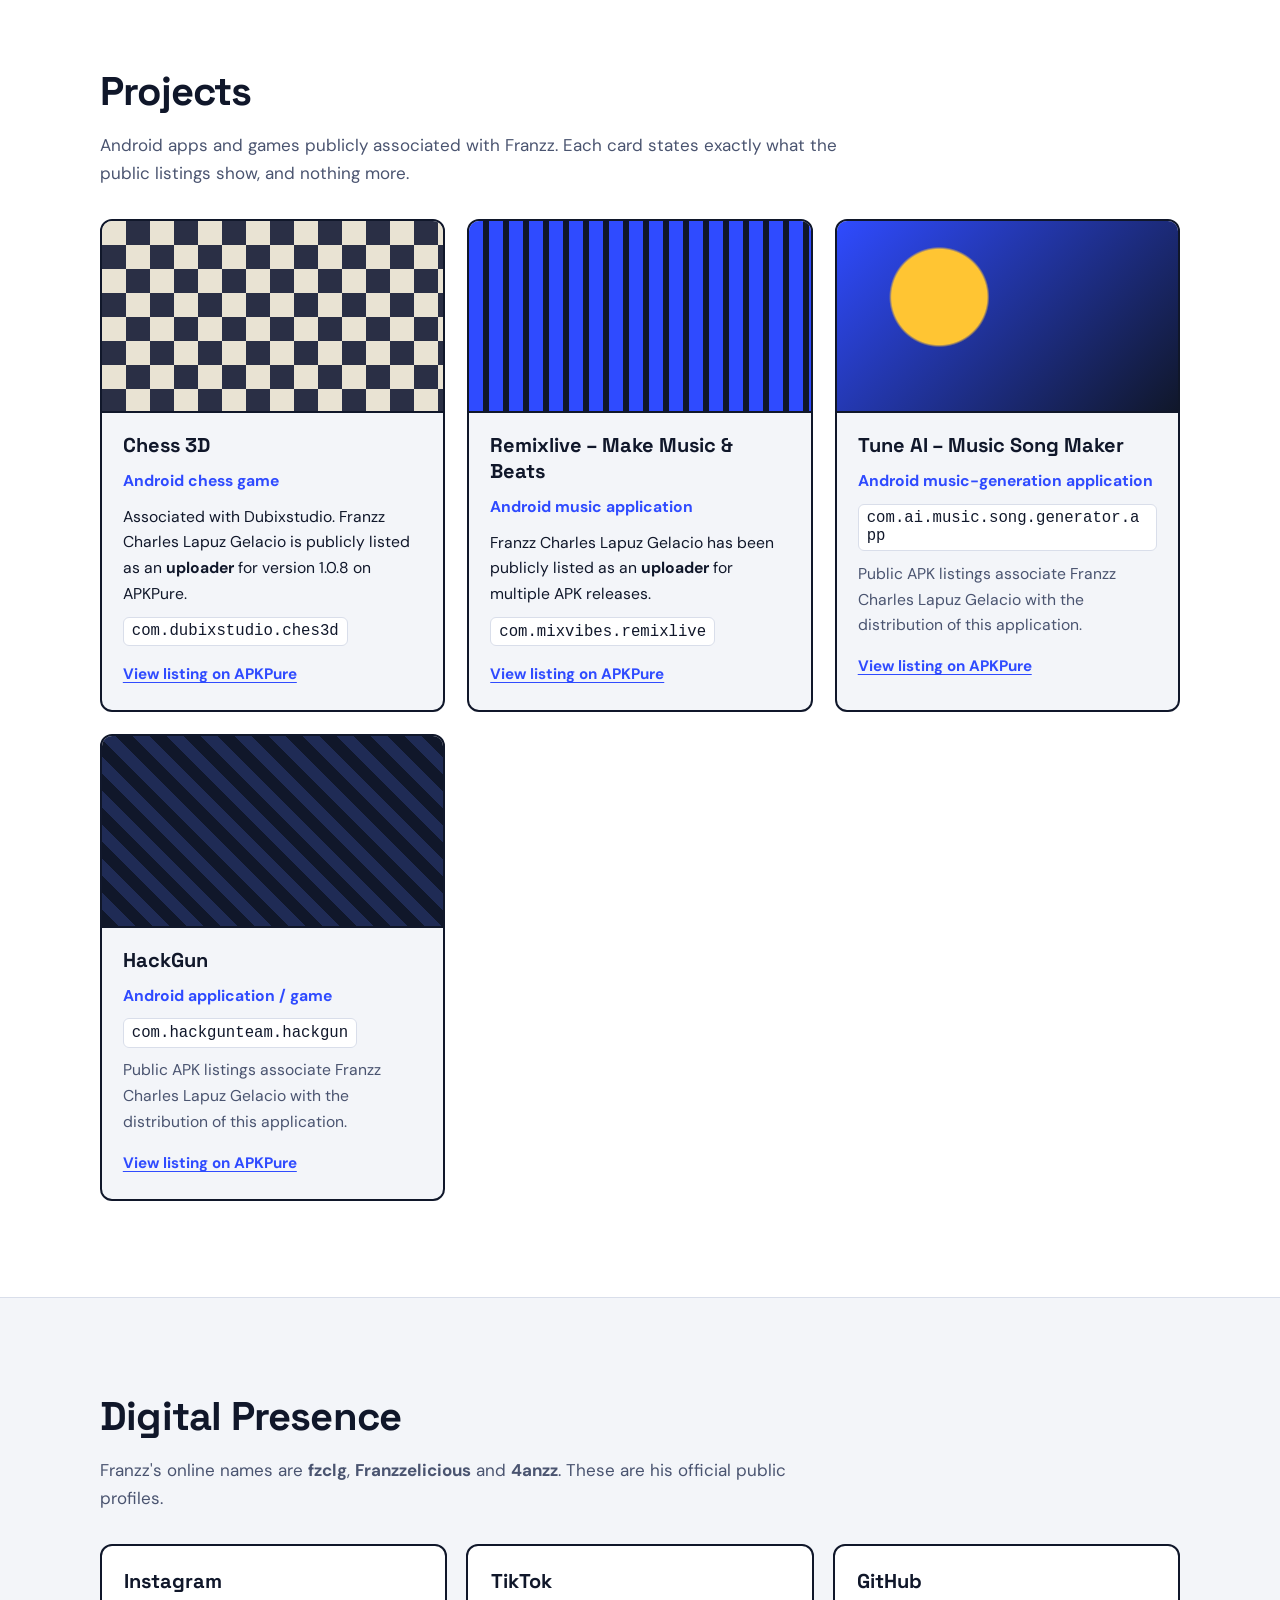
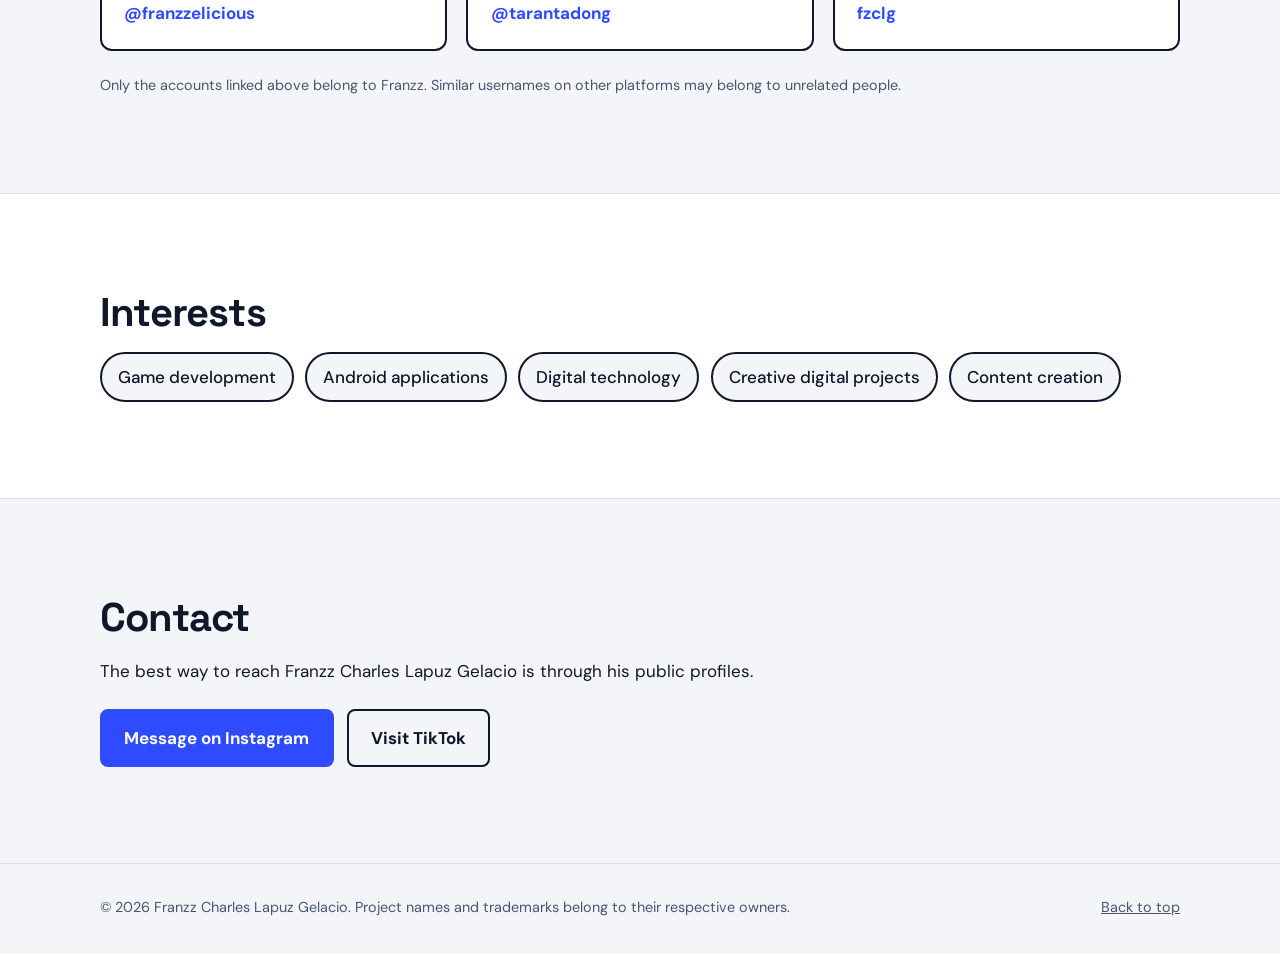
==== commit c0a47bcb: "Add files via upload" ====
--- a/index.html
+++ b/index.html
@@ -3,15 +3,22 @@
 <head>
   <meta charset="UTF-8">
   <meta name="viewport" content="width=device-width, initial-scale=1">
-  <title>Franzz Charles Lapuz Gelacio | Filipino Game & App Developer Portfolio</title>
-  <meta name="description" content="Official portfolio of Franzz Charles Lapuz Gelacio (Franzz Charles Gelacio), a Filipino game and app development enthusiast and digital creator, also known online as Franzzelicious and 4anzz.">
+  <title>Franzz Charles Lapuz Gelacio (fzclg) | Beginner App Developer & Digital Creator</title>
+  <meta name="description" content="Official portfolio of Franzz Charles Lapuz Gelacio (Franzz Charles Gelacio), a Filipino beginner app developer and digital creator, also known online as fzclg, Franzzelicious and 4anzz.">
   <meta name="author" content="Franzz Charles Lapuz Gelacio">
+  <meta name="robots" content="index, follow, max-image-preview:large">
+  <link rel="icon" href="data:image/svg+xml,%3Csvg xmlns='http://www.w3.org/2000/svg' viewBox='0 0 32 32'%3E%3Crect width='32' height='32' rx='6' fill='%2310172a'/%3E%3Cpath d='M0 0h16v16H0zM16 16h16v16H16z' fill='%23ffc533'/%3E%3C/svg%3E">
+  <link rel="me" href="https://www.instagram.com/franzzelicious/">
+  <link rel="me" href="https://www.tiktok.com/@tarantadong">
+  <link rel="me" href="https://github.com/fzclg">
+  <!-- After adding the site to Google Search Console / Bing Webmaster Tools, paste their verification meta tags here. -->
   <link rel="canonical" href="https://fzclg.github.io/">
   <meta name="theme-color" content="#10172a">
 
   <meta property="og:type" content="website">
-  <meta property="og:title" content="Franzz Charles Lapuz Gelacio | Filipino Game & App Developer Portfolio">
-  <meta property="og:description" content="Filipino game and app development enthusiast and digital creator. Projects and public profiles.">
+  <meta property="og:site_name" content="Franzz Charles Lapuz Gelacio (fzclg)">
+  <meta property="og:title" content="Franzz Charles Lapuz Gelacio (fzclg) | Beginner App Developer & Digital Creator">
+  <meta property="og:description" content="Filipino digital creator and beginner app developer, also known as fzclg. Projects and public profiles.">
   <meta property="og:url" content="https://fzclg.github.io/">
   <meta property="og:image" content="https://fzclg.github.io/images/og-image.jpg">
   <meta property="og:image:alt" content="Franzz Charles Lapuz Gelacio developer portfolio">
@@ -28,19 +35,30 @@
     "@type": "Person",
     "name": "Franzz Charles Lapuz Gelacio",
     "@id": "https://fzclg.github.io/#franzz",
-    "alternateName": ["Franzz Charles Gelacio", "Franzz Gelacio", "Franzzelicious", "4anzz"],
+    "alternateName": ["Franzz Charles Gelacio", "Franzz Gelacio", "fzclg", "Franzzelicious", "4anzz"],
     "url": "https://fzclg.github.io/",
     "mainEntityOfPage": "https://fzclg.github.io/",
-    "description": "Filipino digital creator and aspiring developer interested in game development, Android applications, digital technology, and creative projects.",
-    "jobTitle": "Game Developer, App Developer, Digital Creator",
+    "description": "Filipino digital creator and beginner app developer interested in game development, Android applications, digital technology, and creative projects.",
     "alumniOf": {
       "@type": "CollegeOrUniversity",
       "name": "Emilio Aguinaldo College"
     },
     "sameAs": [
       "https://www.instagram.com/franzzelicious/",
-      "https://www.tiktok.com/@tarantadong"
+      "https://www.tiktok.com/@tarantadong",
+      "https://github.com/fzclg"
     ]
+  }
+  </script>
+  <script type="application/ld+json">
+  {
+    "@context": "https://schema.org",
+    "@type": "WebSite",
+    "name": "Franzz Charles Lapuz Gelacio",
+    "alternateName": ["fzclg", "Franzz Charles Gelacio"],
+    "url": "https://fzclg.github.io/",
+    "inLanguage": "en",
+    "author": { "@id": "https://fzclg.github.io/#franzz" }
   }
   </script>
 </head>
@@ -68,9 +86,9 @@
     <section class="hero" id="home">
       <div class="board" aria-hidden="true"></div>
       <div class="wrap hero-inner">
-        <p class="hero-sub">Game Developer • App Developer • Digital Creator</p>
+        <p class="hero-sub">Beginner App Developer • Digital Creator</p>
         <h1>Franzz Charles Lapuz Gelacio</h1>
-        <p class="lead">A Filipino game and app development enthusiast interested in games, Android applications, digital technology, and creative digital projects.</p>
+        <p class="lead">A Filipino digital creator and beginner in app development, also known online as fzclg, Franzzelicious and 4anzz. He is interested in games, Android applications, digital technology, and creative digital projects.</p>
         <div class="actions">
           <a class="btn primary" href="#projects">View Projects</a>
           <a class="btn" href="#about">About Franzz</a>
@@ -86,16 +104,16 @@
         </figure>
         <div>
           <h2>About Franzz Charles Lapuz Gelacio</h2>
-          <p>Franzz Charles Lapuz Gelacio is a Filipino digital creator and aspiring developer interested in game development, Android applications, digital technology, and creative projects.</p>
+          <p>Franzz Charles Lapuz Gelacio is a Filipino digital creator and beginner app developer interested in game development, Android applications, digital technology, and creative projects.</p>
           <p>He has been publicly associated with Android applications and games distributed through public platforms.</p>
-          <p>He studied at Emilio Aguinaldo College. Online, he goes by <strong>Franzzelicious</strong> and <strong>4anzz</strong>.</p>
+          <p>He studied at Emilio Aguinaldo College. Online, he goes by <strong>fzclg</strong>, <strong>Franzzelicious</strong> and <strong>4anzz</strong>.</p>
           <dl class="facts">
             <div><dt>Full name</dt><dd>Franzz Charles Lapuz Gelacio</dd></div>
-            <div><dt>Also known as</dt><dd>Franzz Charles Gelacio, Franzzelicious, 4anzz</dd></div>
+            <div><dt>Also known as</dt><dd>Franzz Charles Gelacio, fzclg, Franzzelicious, 4anzz</dd></div>
             <div><dt>Nationality</dt><dd>Filipino</dd></div>
             <div><dt>Studied at</dt><dd>Emilio Aguinaldo College</dd></div>
             <div><dt>Interests</dt><dd>Game development, Android applications, digital technology, creative projects</dd></div>
-            <div><dt>Public profiles</dt><dd><a href="https://www.instagram.com/franzzelicious/" rel="me noopener" target="_blank">Instagram @franzzelicious</a>, <a href="https://www.tiktok.com/@tarantadong" rel="me noopener" target="_blank">TikTok @tarantadong</a></dd></div>
+            <div><dt>Public profiles</dt><dd><a href="https://www.instagram.com/franzzelicious/" rel="me noopener" target="_blank">Instagram @franzzelicious</a>, <a href="https://www.tiktok.com/@tarantadong" rel="me noopener" target="_blank">TikTok @tarantadong</a>, <a href="https://github.com/fzclg" rel="me noopener" target="_blank">GitHub fzclg</a></dd></div>
           </dl>
         </div>
       </div>
@@ -157,7 +175,7 @@
     <section class="section" id="presence">
       <div class="wrap">
         <h2>Digital Presence</h2>
-        <p class="intro">Franzz's online names are <strong>Franzzelicious</strong> and <strong>4anzz</strong>. These are his official public profiles.</p>
+        <p class="intro">Franzz's online names are <strong>fzclg</strong>, <strong>Franzzelicious</strong> and <strong>4anzz</strong>. These are his official public profiles.</p>
         <ul class="links">
           <li>
             <a href="https://www.instagram.com/franzzelicious/" target="_blank" rel="me noopener">
@@ -171,6 +189,12 @@
               <span>@tarantadong</span>
             </a>
           </li>
+          <li>
+            <a href="https://github.com/fzclg" target="_blank" rel="me noopener">
+              <h3>GitHub</h3>
+              <span>fzclg</span>
+            </a>
+          </li>
         </ul>
         <p class="note">Only the accounts linked above belong to Franzz. Similar usernames on other platforms may belong to unrelated people.</p>
       </div>
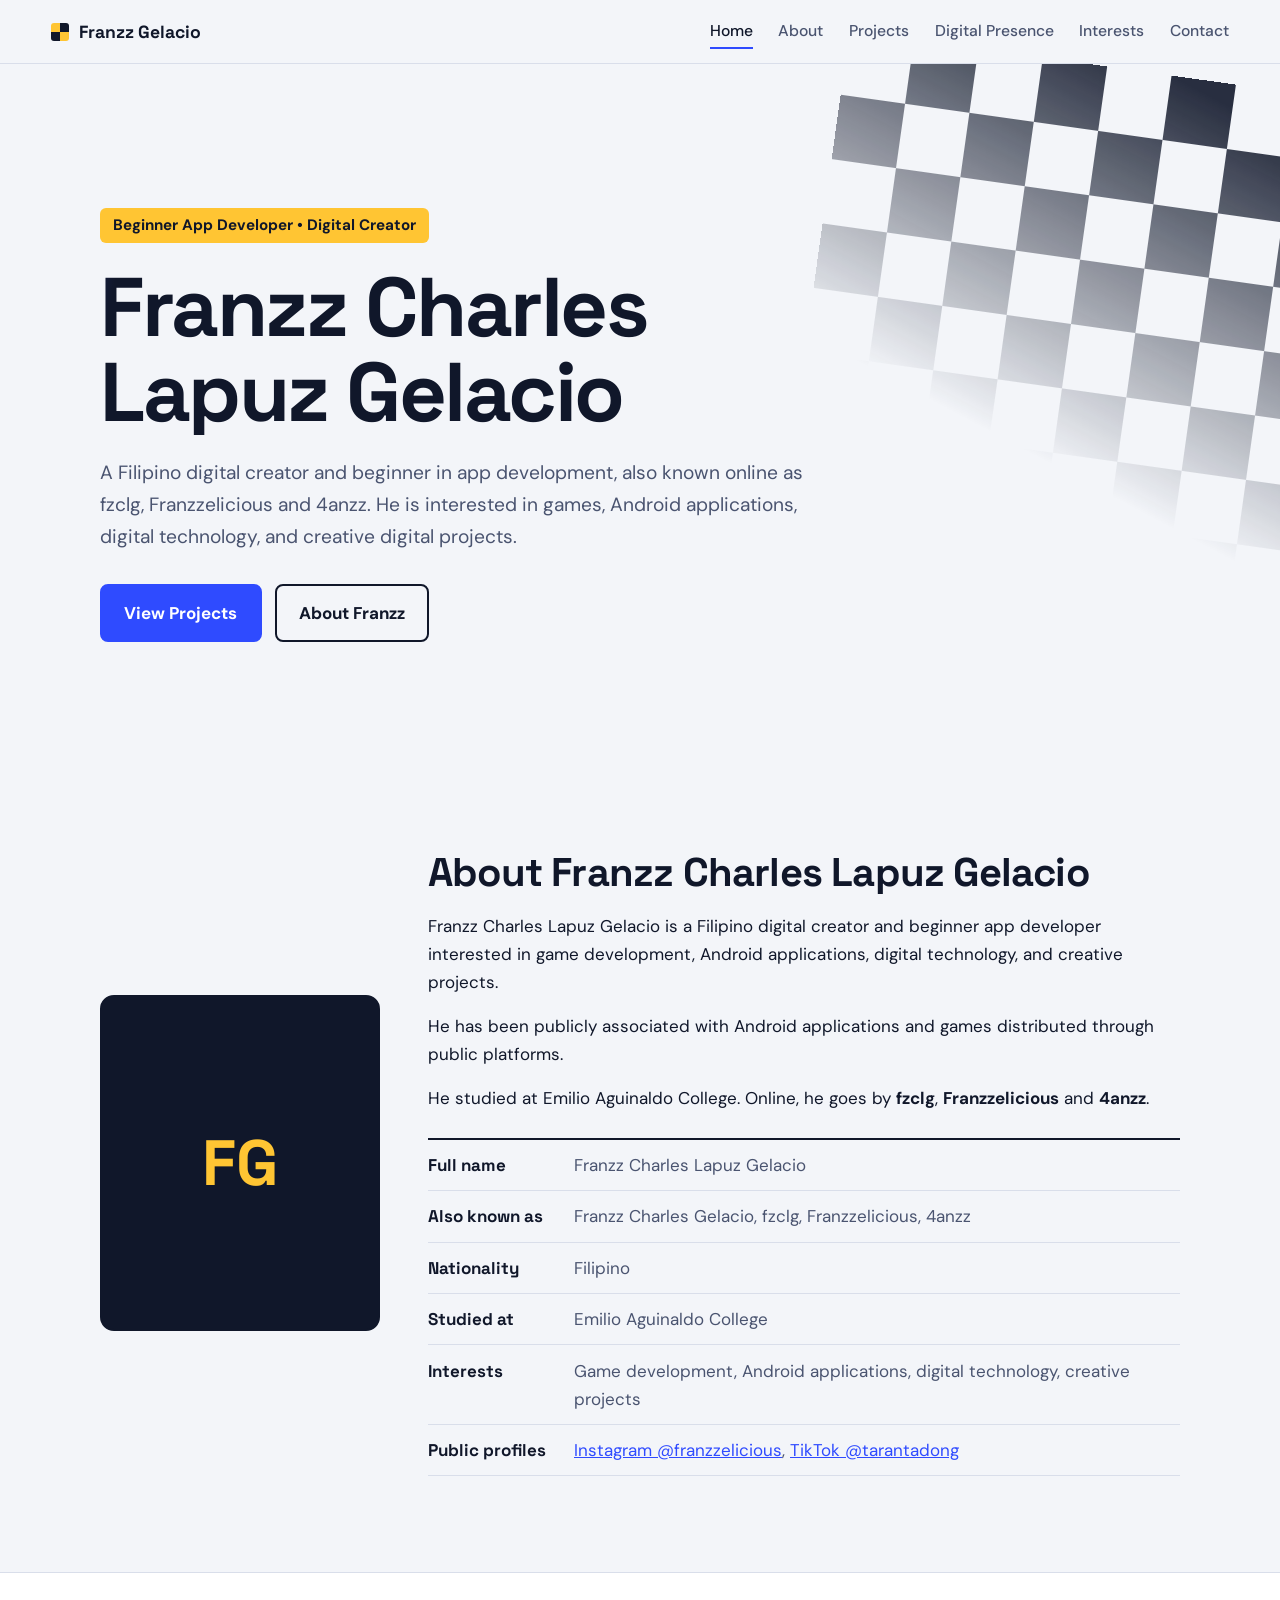
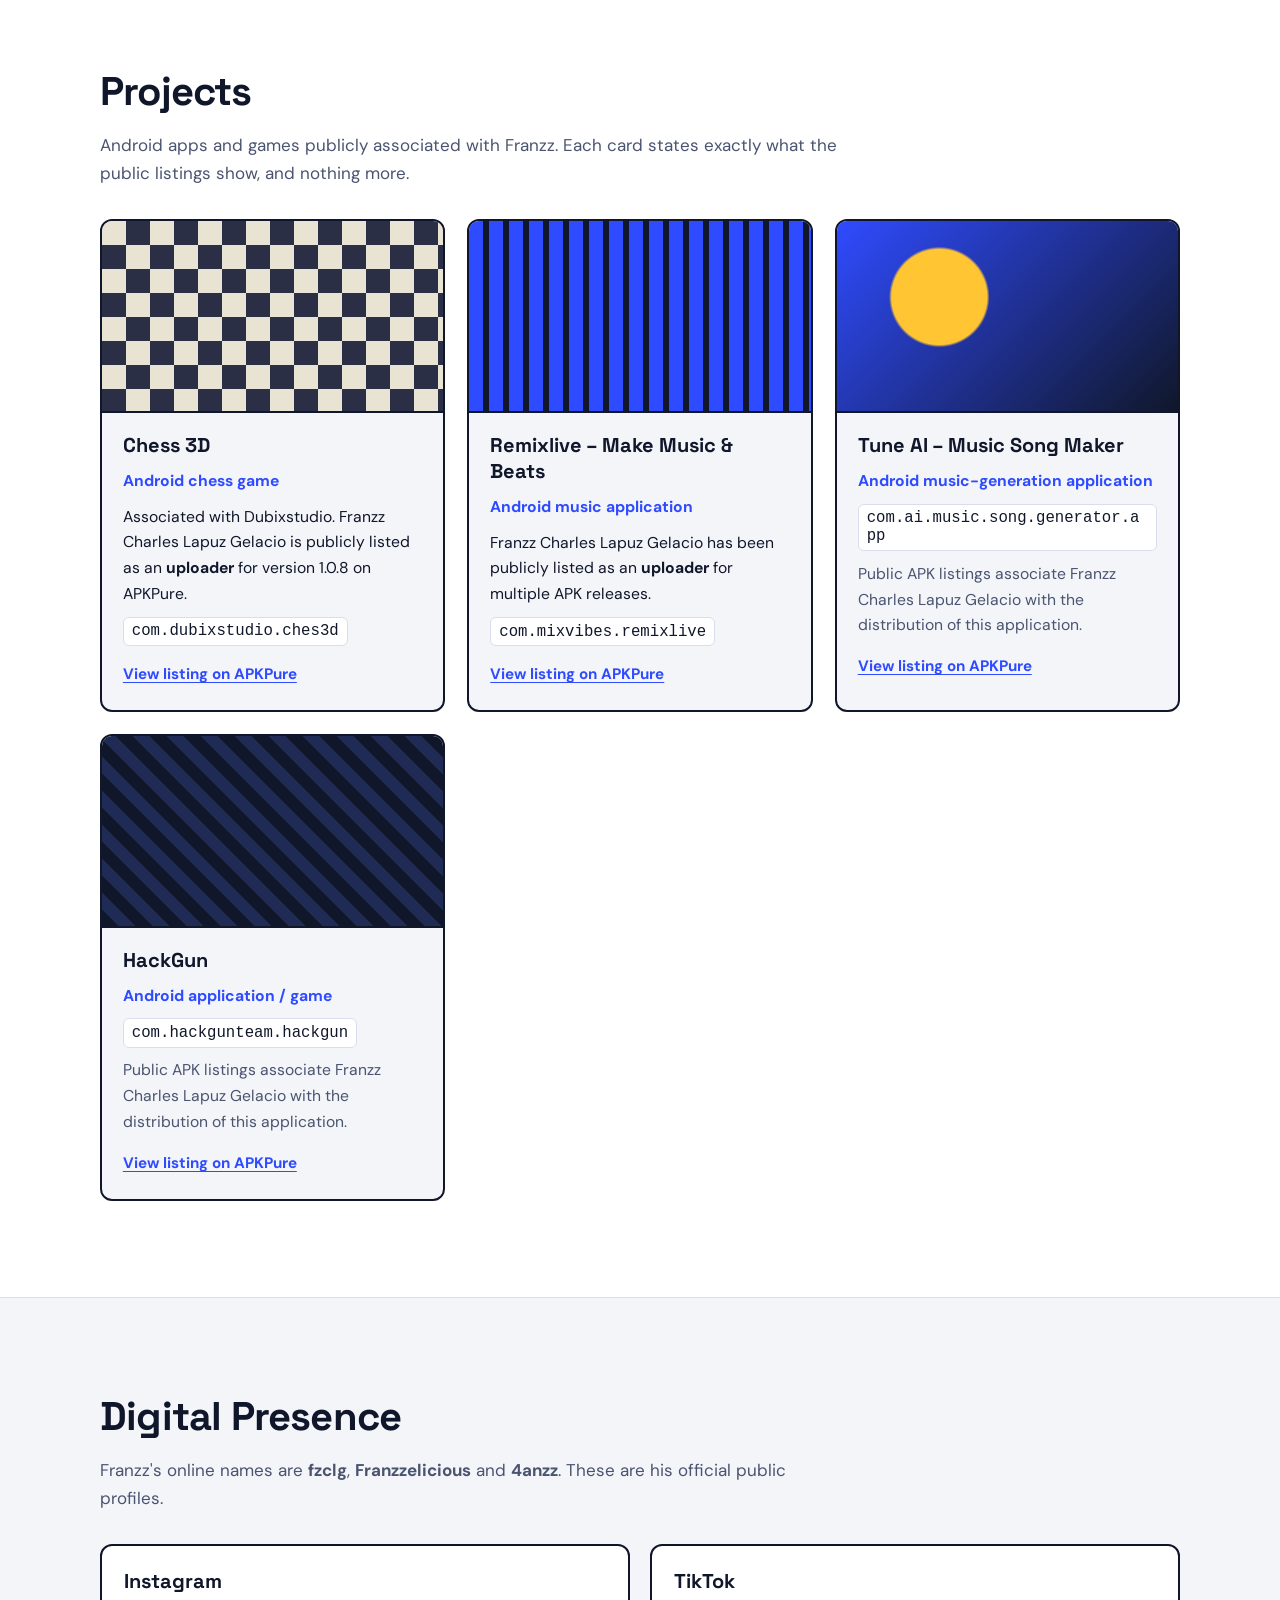
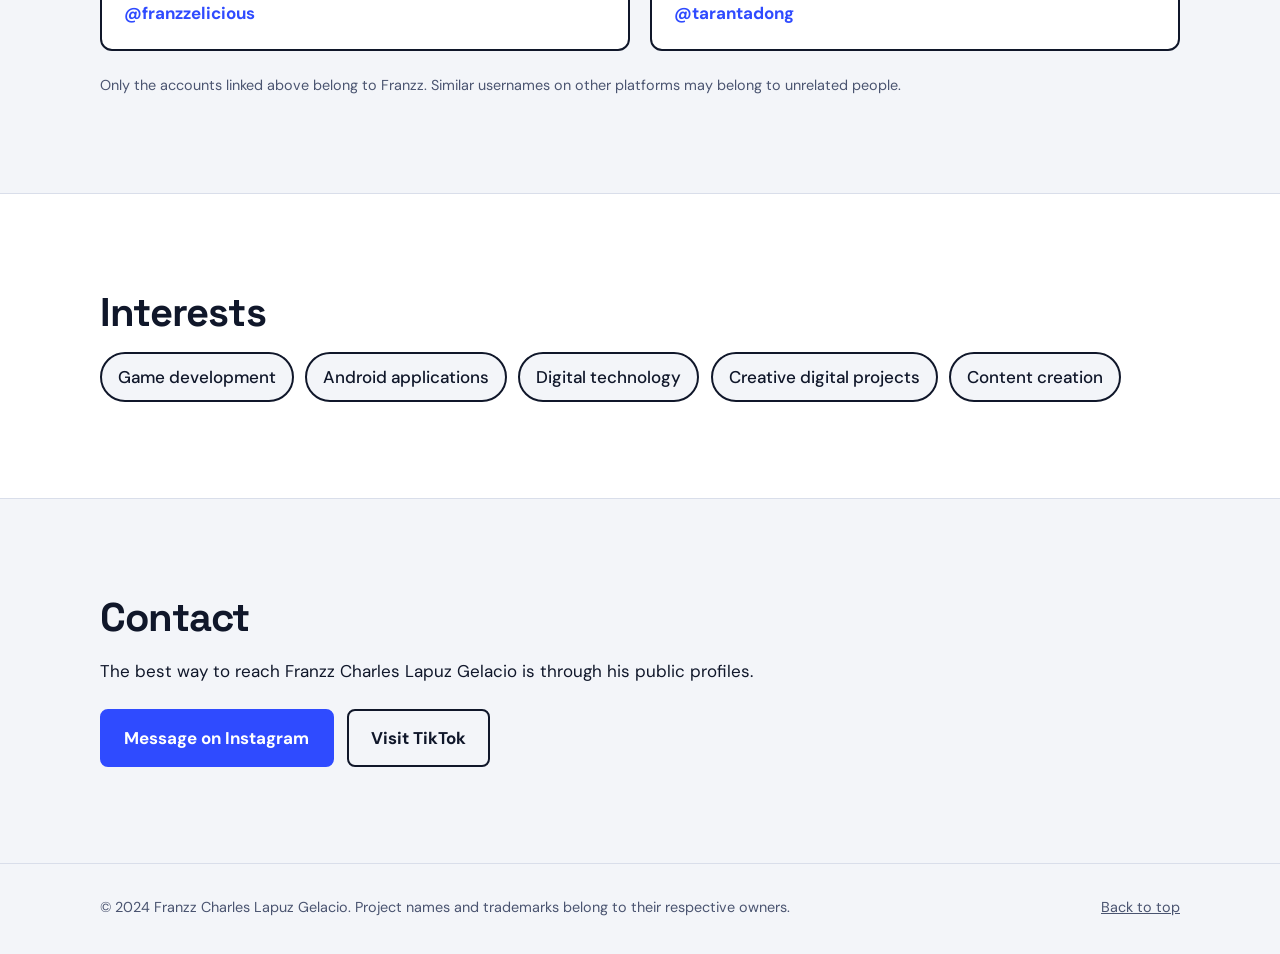
==== commit bcd6a1e6: "Add files via upload" ====
--- a/index.html
+++ b/index.html
@@ -7,10 +7,11 @@
   <meta name="description" content="Official portfolio of Franzz Charles Lapuz Gelacio (Franzz Charles Gelacio), a Filipino beginner app developer and digital creator, also known online as fzclg, Franzzelicious and 4anzz.">
   <meta name="author" content="Franzz Charles Lapuz Gelacio">
   <meta name="robots" content="index, follow, max-image-preview:large">
-  <link rel="icon" href="data:image/svg+xml,%3Csvg xmlns='http://www.w3.org/2000/svg' viewBox='0 0 32 32'%3E%3Crect width='32' height='32' rx='6' fill='%2310172a'/%3E%3Cpath d='M0 0h16v16H0zM16 16h16v16H16z' fill='%23ffc533'/%3E%3C/svg%3E">
+  <link rel="icon" href="favicon.ico" sizes="any">
+  <link rel="icon" type="image/png" href="favicon.png">
+  <link rel="apple-touch-icon" href="apple-touch-icon.png">
   <link rel="me" href="https://www.instagram.com/franzzelicious/">
   <link rel="me" href="https://www.tiktok.com/@tarantadong">
-  <link rel="me" href="https://github.com/fzclg">
   <!-- After adding the site to Google Search Console / Bing Webmaster Tools, paste their verification meta tags here. -->
   <link rel="canonical" href="https://fzclg.github.io/">
   <meta name="theme-color" content="#10172a">
@@ -45,8 +46,7 @@
     },
     "sameAs": [
       "https://www.instagram.com/franzzelicious/",
-      "https://www.tiktok.com/@tarantadong",
-      "https://github.com/fzclg"
+      "https://www.tiktok.com/@tarantadong"
     ]
   }
   </script>
@@ -113,7 +113,7 @@
             <div><dt>Nationality</dt><dd>Filipino</dd></div>
             <div><dt>Studied at</dt><dd>Emilio Aguinaldo College</dd></div>
             <div><dt>Interests</dt><dd>Game development, Android applications, digital technology, creative projects</dd></div>
-            <div><dt>Public profiles</dt><dd><a href="https://www.instagram.com/franzzelicious/" rel="me noopener" target="_blank">Instagram @franzzelicious</a>, <a href="https://www.tiktok.com/@tarantadong" rel="me noopener" target="_blank">TikTok @tarantadong</a>, <a href="https://github.com/fzclg" rel="me noopener" target="_blank">GitHub fzclg</a></dd></div>
+            <div><dt>Public profiles</dt><dd><a href="https://www.instagram.com/franzzelicious/" rel="me noopener" target="_blank">Instagram @franzzelicious</a>, <a href="https://www.tiktok.com/@tarantadong" rel="me noopener" target="_blank">TikTok @tarantadong</a></dd></div>
           </dl>
         </div>
       </div>
@@ -189,12 +189,6 @@
               <span>@tarantadong</span>
             </a>
           </li>
-          <li>
-            <a href="https://github.com/fzclg" target="_blank" rel="me noopener">
-              <h3>GitHub</h3>
-              <span>fzclg</span>
-            </a>
-          </li>
         </ul>
         <p class="note">Only the accounts linked above belong to Franzz. Similar usernames on other platforms may belong to unrelated people.</p>
       </div>
@@ -227,7 +221,7 @@
 
   <footer class="footer">
     <div class="wrap">
-      <p>&copy; <span id="year">2026</span> Franzz Charles Lapuz Gelacio. Project names and trademarks belong to their respective owners.</p>
+      <p>&copy; 2024 Franzz Charles Lapuz Gelacio. Project names and trademarks belong to their respective owners.</p>
       <a href="#top">Back to top</a>
     </div>
   </footer>
--- a/style.css
+++ b/style.css
@@ -113,3 +113,29 @@
   html{scroll-behavior:auto}
   *,*::before,*::after{animation:none!important;transition:none!important}
 }
+
+/* effects */
+.progress{position:fixed;top:0;left:0;right:0;height:3px;background:linear-gradient(90deg,var(--blue),var(--sun));transform:scaleX(0);transform-origin:0 50%;z-index:30}
+.portrait img{object-position:50% 15%}
+.hero-inner>*{animation:heroIn .7s cubic-bezier(.2,.7,.2,1) both}
+.hero-inner>:nth-child(2){animation-delay:.1s}
+.hero-inner>:nth-child(3){animation-delay:.2s}
+.hero-inner>:nth-child(4){animation-delay:.3s}
+@keyframes heroIn{from{opacity:0;transform:translateY(22px)}}
+.board{animation:boardIn 1.2s ease-out both,float 9s ease-in-out 1.2s infinite alternate}
+@keyframes float{to{translate:-10px -18px}}
+h1{background:linear-gradient(100deg,var(--ink) 40%,var(--blue) 50%,var(--ink) 60%) 100% 0/250% 100%;-webkit-background-clip:text;background-clip:text;-webkit-text-fill-color:transparent;animation:heroIn .7s .1s both,shine 1.6s .8s ease-out forwards}
+@keyframes shine{to{background-position:0 0}}
+.btn{position:relative;overflow:hidden}
+.btn::before{content:"";position:absolute;inset:0;background:linear-gradient(110deg,transparent 35%,rgba(255,255,255,.35) 50%,transparent 65%);transform:translateX(-120%);transition:transform .6s}
+.btn:hover::before{transform:translateX(120%)}
+.card,.links a{position:relative}
+.card::after,.links a::after{content:"";position:absolute;inset:0;pointer-events:none;opacity:0;transition:opacity .25s;background:radial-gradient(240px circle at var(--mx,50%) var(--my,50%),color-mix(in srgb,var(--blue) 18%,transparent),transparent 70%)}
+.card:hover::after,.links a:hover::after{opacity:1}
+.thumb img{transition:transform .5s}
+.card:hover .thumb img{transform:scale(1.06)}
+.chips li{transition:transform .2s,background .2s,color .2s}
+.chips li:hover{transform:translateY(-3px) rotate(-1.5deg);background:var(--sun);color:#10172a}
+.js .reveal{opacity:0;transform:translateY(26px);transition:opacity .7s cubic-bezier(.2,.7,.2,1),transform .7s cubic-bezier(.2,.7,.2,1)}
+.js .reveal.in{opacity:1;transform:none}
+.js .card.reveal.in{transition:opacity .7s,transform .2s,box-shadow .2s}
